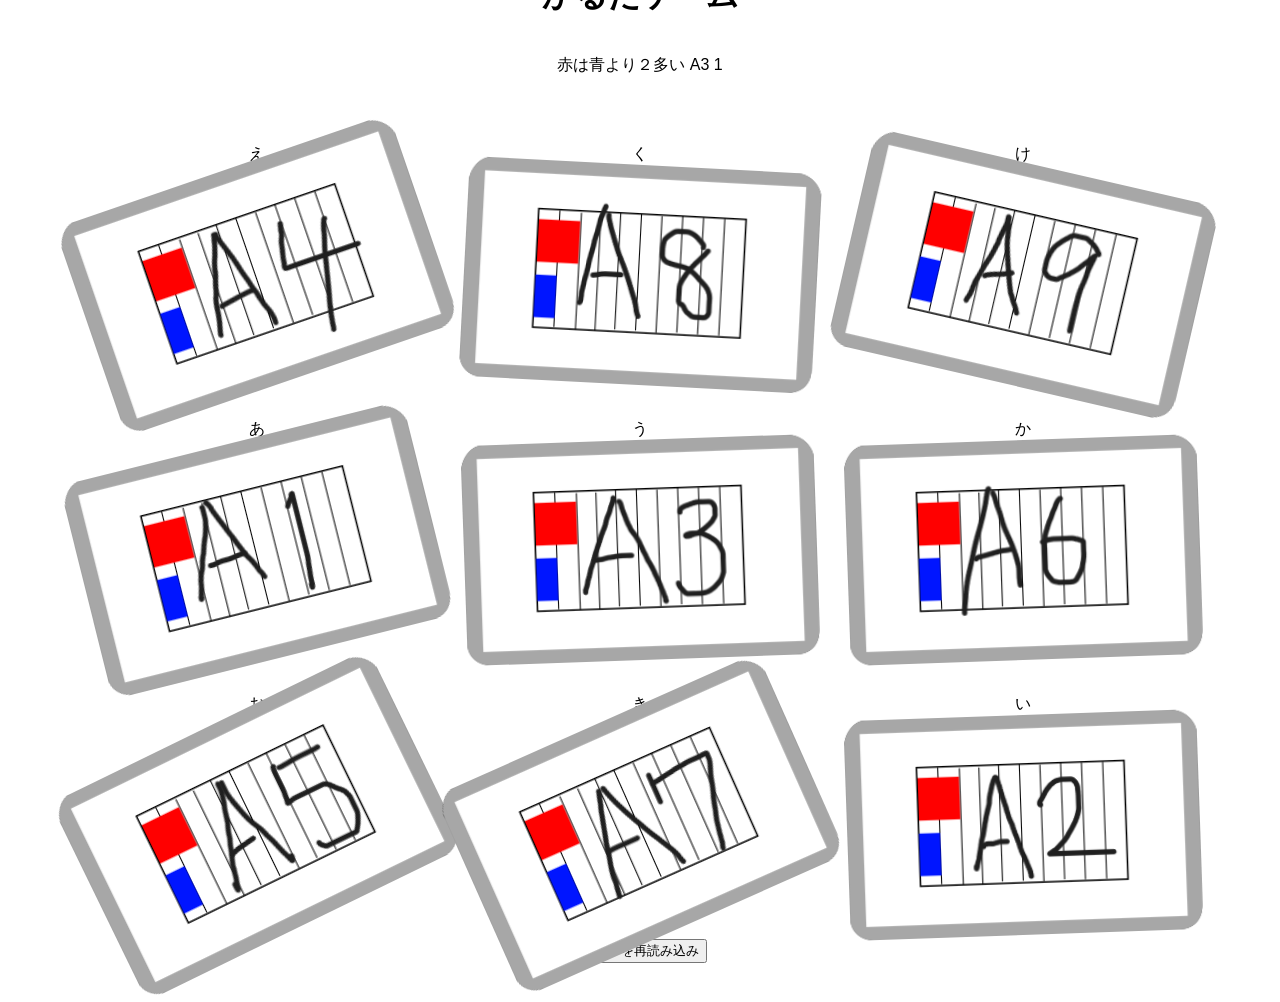
==== index.html @ 48d3bc6e "recreate bunsu_karuta folder" ====
<!DOCTYPE html>
<html lang="ja">
<head>
    <meta charset="UTF-8">
    <title>かるたゲーム</title>
    <link rel="stylesheet" type="text/css" href="styles.css">
</head>
<body>
    <div class="container">
        <h1>かるたゲーム</h1>
        <p id="question"></p>
        <p id="answer"></p>
        <p id="message"></p>
        <div id="cards" class="grid-container"></div>
        <button onclick="location.reload();">ページを再読み込み</button>
    </div>
    <audio id="myAudio">
        Your browser does not support the audio element.
    </audio>
    <script src="script.js"></script>
</body>
</html>
---- styles.css ----
body {
    font-family: Arial, sans-serif;
    text-align: center;
}
.container {
    display: flex;
    flex-direction: column; /* 縦方向に要素を並べる */
    justify-content: center; /* 水平方向に中央揃え */
    align-items: center; /* 垂直方向に中央揃え */
    height: 100vh; /* ビューポートの高さいっぱいに設定 */
}
.grid-container {
    display: grid;
    grid-template-columns: repeat(3, 1fr); /* 3列 */
    grid-template-rows: repeat(3, 1fr); /* 3行 */
    gap: 10px; /* 要素間の間隔を設定 */
    /* width: 300px; グリッドコンテナの幅 */
}
.grid-container {
    display: grid;
    grid-template-columns: repeat(3, 1fr); /* 3列 */
    grid-template-rows: repeat(3, 1fr); /* 3行 */
    gap: 30px; /* 要素間の間隔を設定 */
    /* width: 300px; グリッドコンテナの幅 */
}
.grid-item img {
    width: 100%; /* 画像の幅を100%に設定 */
    height: auto; /* アスペクト比を維持して画像をリサイズ */
}
.card.active {
    background-color: yellow;
}
.card.flipped {
    background-color: gray;
}
#message {
    font-size: 24px;
    margin: 10px;
}
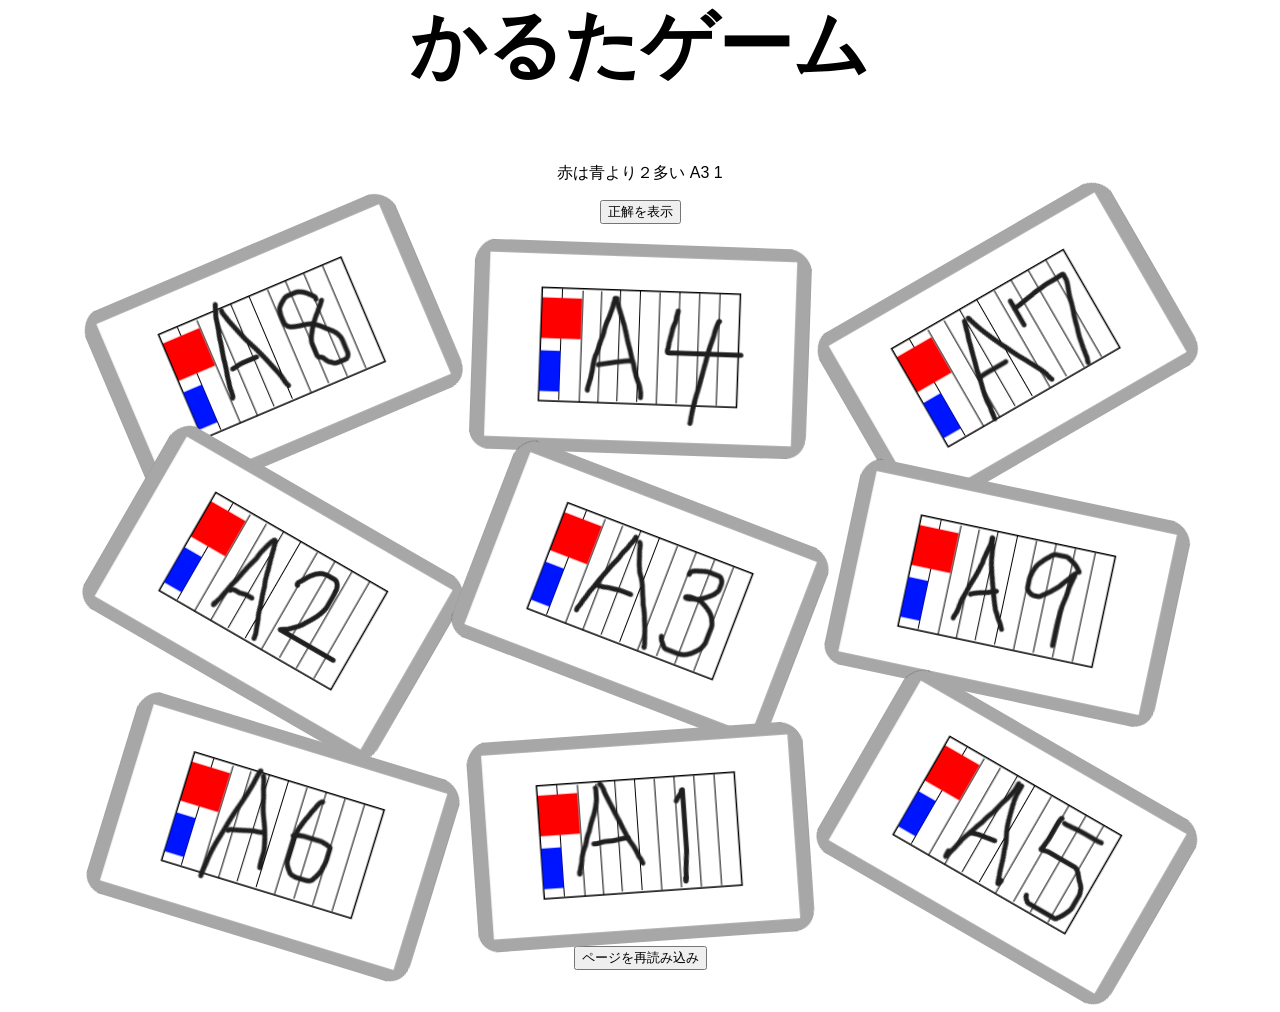
==== commit 95491909: "update 1105 2301" ====
--- a/index.html
+++ b/index.html
@@ -9,7 +9,12 @@
     <div class="container">
         <h1>かるたゲーム</h1>
         <p id="question"></p>
-        <p id="answer"></p>
+        <div class="modal" id="modal">
+            <div class="modal-content">
+                <p>正解</p>
+            </div>
+        </div> 
+        <button id="open-button">正解を表示</button>
         <p id="message"></p>
         <div id="cards" class="grid-container"></div>
         <button onclick="location.reload();">ページを再読み込み</button>
--- a/styles.css
+++ b/styles.css
@@ -1,6 +1,12 @@
 body {
     font-family: Arial, sans-serif;
     text-align: center;
+}
+h1 {
+    font-size: 75px;
+}
+.message {
+    margin: 10px; /* 上下左右のマージンを追加 */
 }
 .container {
     display: flex;
@@ -26,7 +32,14 @@
 .grid-item img {
     width: 100%; /* 画像の幅を100%に設定 */
     height: auto; /* アスペクト比を維持して画像をリサイズ */
+    
 }
+.grid-item img:hover {
+        opacity: 0.8; /* 画像の不透明度を80%に変更 */
+        /* または background-color を変更して背景色を変えることもできます */
+        /* background-color: rgba(0, 0, 0, 0.2); */
+}
+/* 正解を表示させるボタンを押した時に、画像を強調表示してもいいかも */
 .card.active {
     background-color: yellow;
 }
@@ -36,4 +49,23 @@
 #message {
     font-size: 24px;
     margin: 10px;
+}
+/* モーダルウィンドウのスタイル */
+.modal {
+    display: none;
+    position: fixed;
+    top: 0;
+    left: 0;
+    width: 100%;
+    height: 100%;
+    background-color: rgba(0, 0, 0, 0.5);
+    z-index: 999; /* 非常に大きな値を設定して最前面に表示 */
+}
+.modal-content {
+    position: absolute;
+    top: 50%;
+    left: 50%;
+    transform: translate(-50%, -50%);
+    background-color: #fff;
+    padding: 20px;
 }
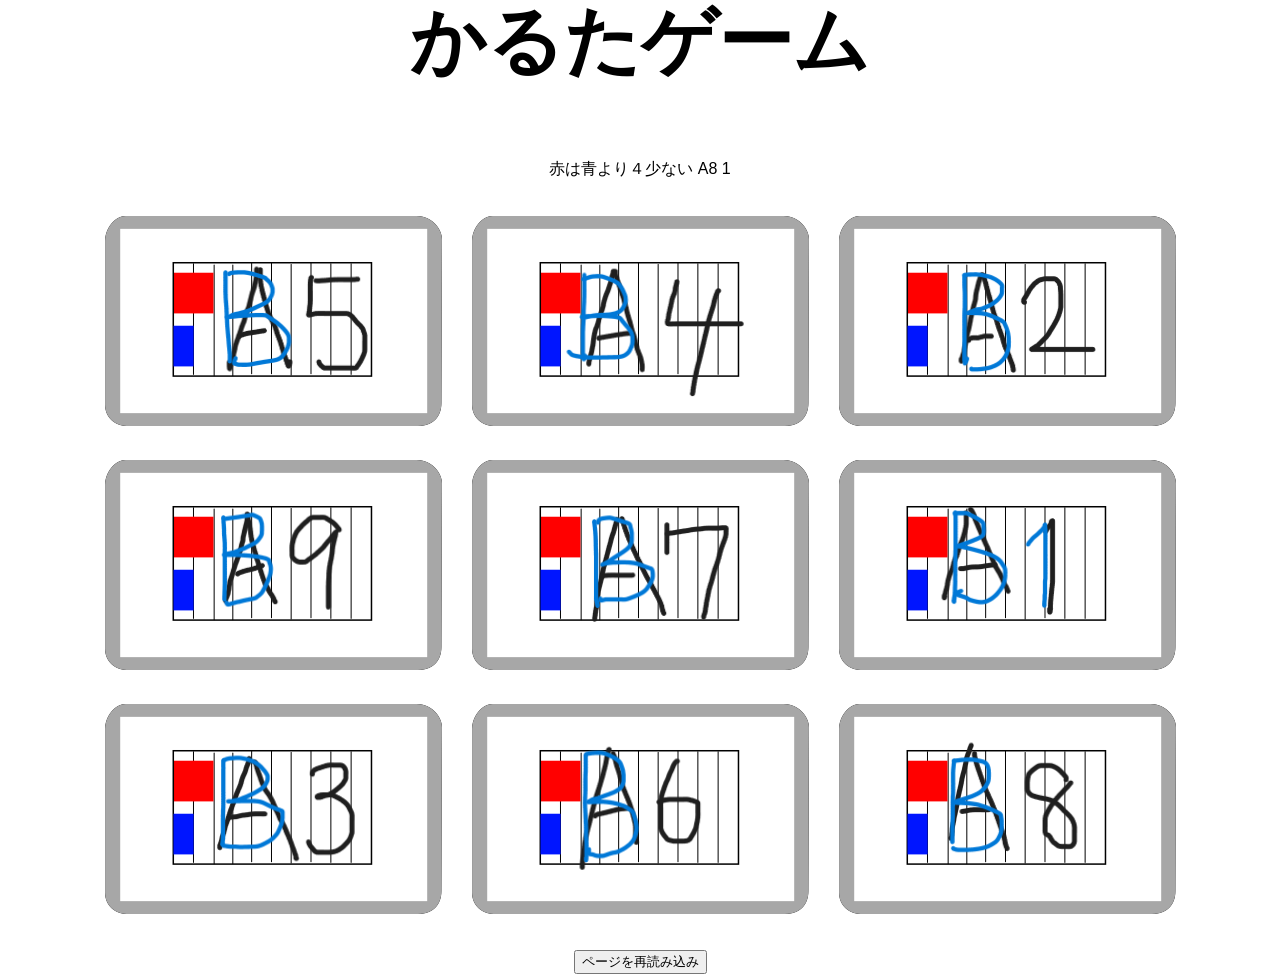
==== commit 5cbf9a6a: "1106 1106" ====
--- a/index.html
+++ b/index.html
@@ -11,12 +11,13 @@
         <p id="question"></p>
         <div class="modal" id="modal">
             <div class="modal-content">
-                <p>正解</p>
+                <p id="modal-message">正解</p>
             </div>
         </div> 
-        <button id="open-button">正解を表示</button>
+        <!-- <button id="open-button">正解を表示</button> -->
         <p id="message"></p>
         <div id="cards" class="grid-container"></div>
+        <p></p>
         <button onclick="location.reload();">ページを再読み込み</button>
     </div>
     <audio id="myAudio">
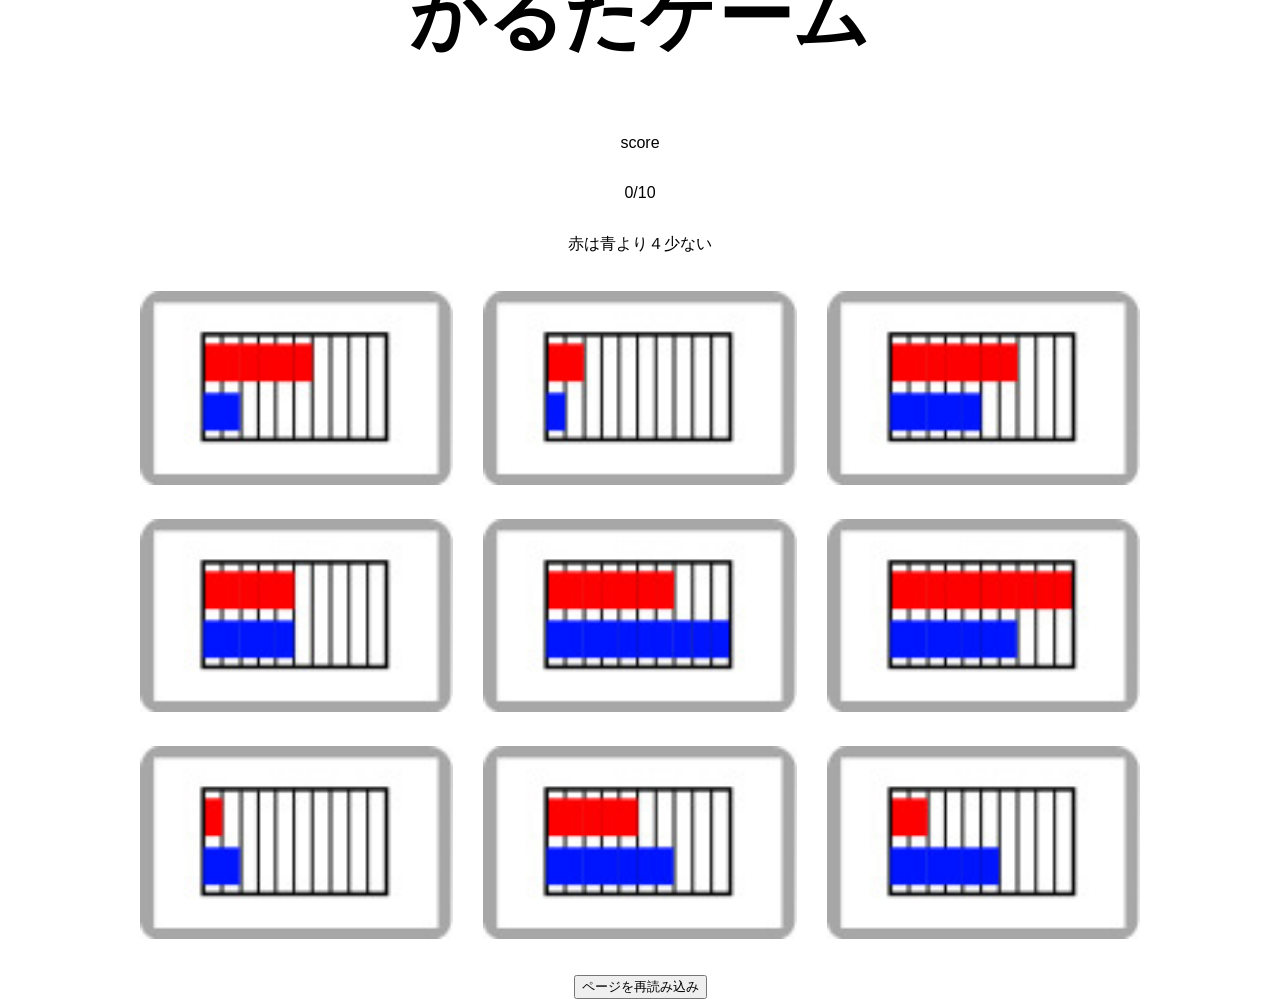
==== commit b7079603: "1106 1249" ====
--- a/index.html
+++ b/index.html
@@ -8,10 +8,17 @@
 <body>
     <div class="container">
         <h1>かるたゲーム</h1>
+        <p>score</p>
+        <p id="score"></p>
         <p id="question"></p>
         <div class="modal" id="modal">
             <div class="modal-content">
                 <p id="modal-message">正解</p>
+            </div>
+        </div> 
+        <div class="modal" id="second-modal">
+            <div class="modal-content">
+                <p id="second-modal-message">最終画面</p>
             </div>
         </div> 
         <!-- <button id="open-button">正解を表示</button> -->
--- a/styles.css
+++ b/styles.css
@@ -19,15 +19,8 @@
     display: grid;
     grid-template-columns: repeat(3, 1fr); /* 3列 */
     grid-template-rows: repeat(3, 1fr); /* 3行 */
-    gap: 10px; /* 要素間の間隔を設定 */
-    /* width: 300px; グリッドコンテナの幅 */
-}
-.grid-container {
-    display: grid;
-    grid-template-columns: repeat(3, 1fr); /* 3列 */
-    grid-template-rows: repeat(3, 1fr); /* 3行 */
     gap: 30px; /* 要素間の間隔を設定 */
-    /* width: 300px; グリッドコンテナの幅 */
+    width: 1000px; /*グリッドコンテナの幅 */
 }
 .grid-item img {
     width: 100%; /* 画像の幅を100%に設定 */
